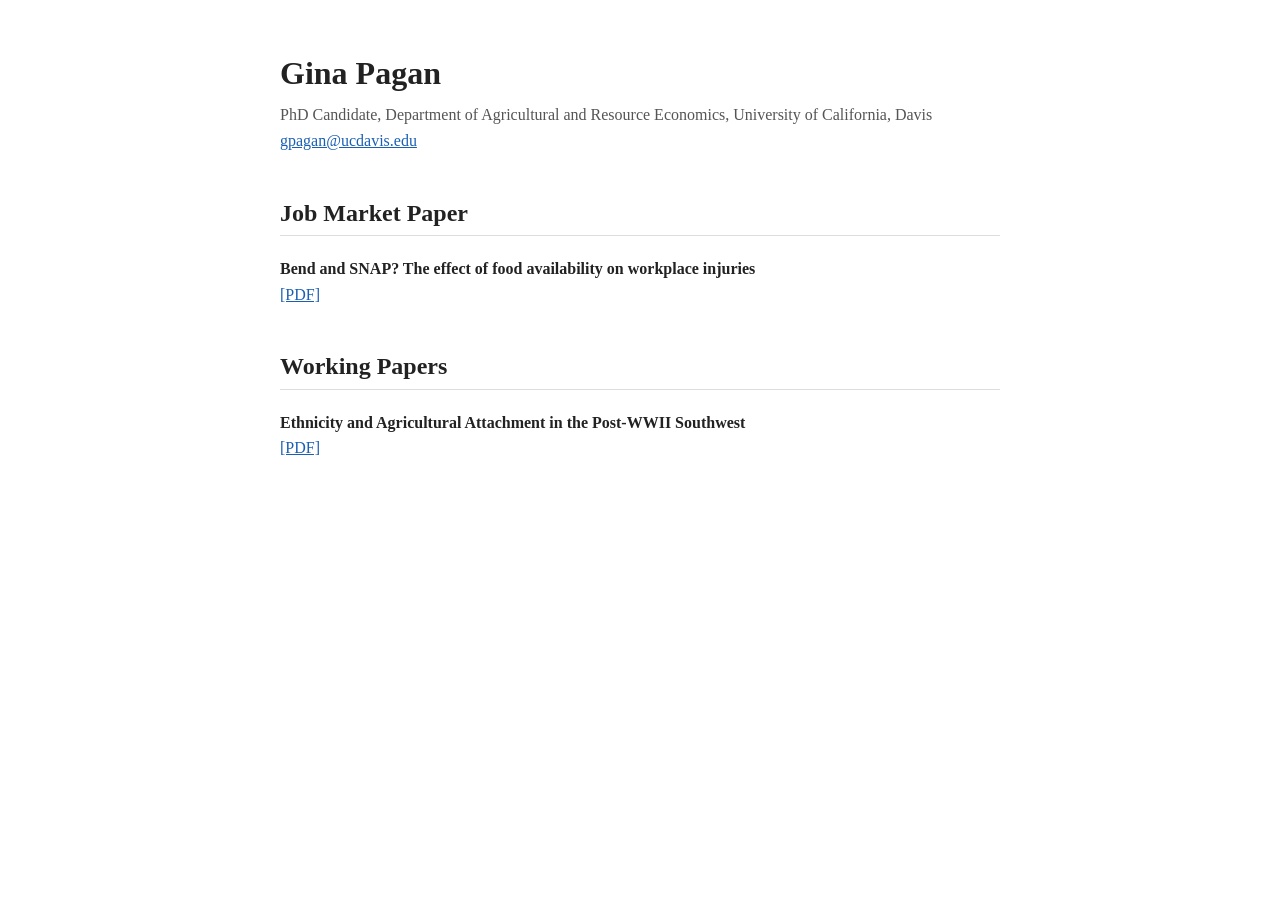
==== index.html @ cfc13004 "Personal site with paper PDFs" ====
<!doctype html>
<html lang="en">
<head>
  <meta charset="utf-8">
  <meta name="viewport" content="width=device-width, initial-scale=1">
  <title>Gina Pagan</title>
  <style>
    body { font-family: Georgia, serif; max-width: 720px; margin: 3rem auto; padding: 0 1rem; line-height: 1.6; color: #222; background: #fff; }
    h1 { margin-bottom: 0.2rem; }
    .sub { color: #555; margin-top: 0; }
    h2 { border-bottom: 1px solid #ddd; padding-bottom: 0.2rem; margin-top: 2.5rem; }
    .paper { margin-bottom: 1.5rem; }
    .paper-title { font-weight: bold; }
    a { color: #1a5fb4; }
  </style>
</head>
<body>
  <h1>Gina Pagan</h1>
  <p class="sub">PhD Candidate, Department of Agricultural and Resource Economics, University of California, Davis<br>
    <a href="mailto:gpagan@ucdavis.edu">gpagan@ucdavis.edu</a></p>

  <h2>Job Market Paper</h2>
  <div class="paper">
    <span class="paper-title">Bend and SNAP? The effect of food availability on workplace injuries</span><br>
    <a href="jmp.pdf">[PDF]</a>
  </div>

  <h2>Working Papers</h2>
  <div class="paper">
    <span class="paper-title">Ethnicity and Agricultural Attachment in the Post-WWII Southwest</span><br>
    <a href="ethnicity_attachment.pdf">[PDF]</a>
  </div>
</body>
</html>
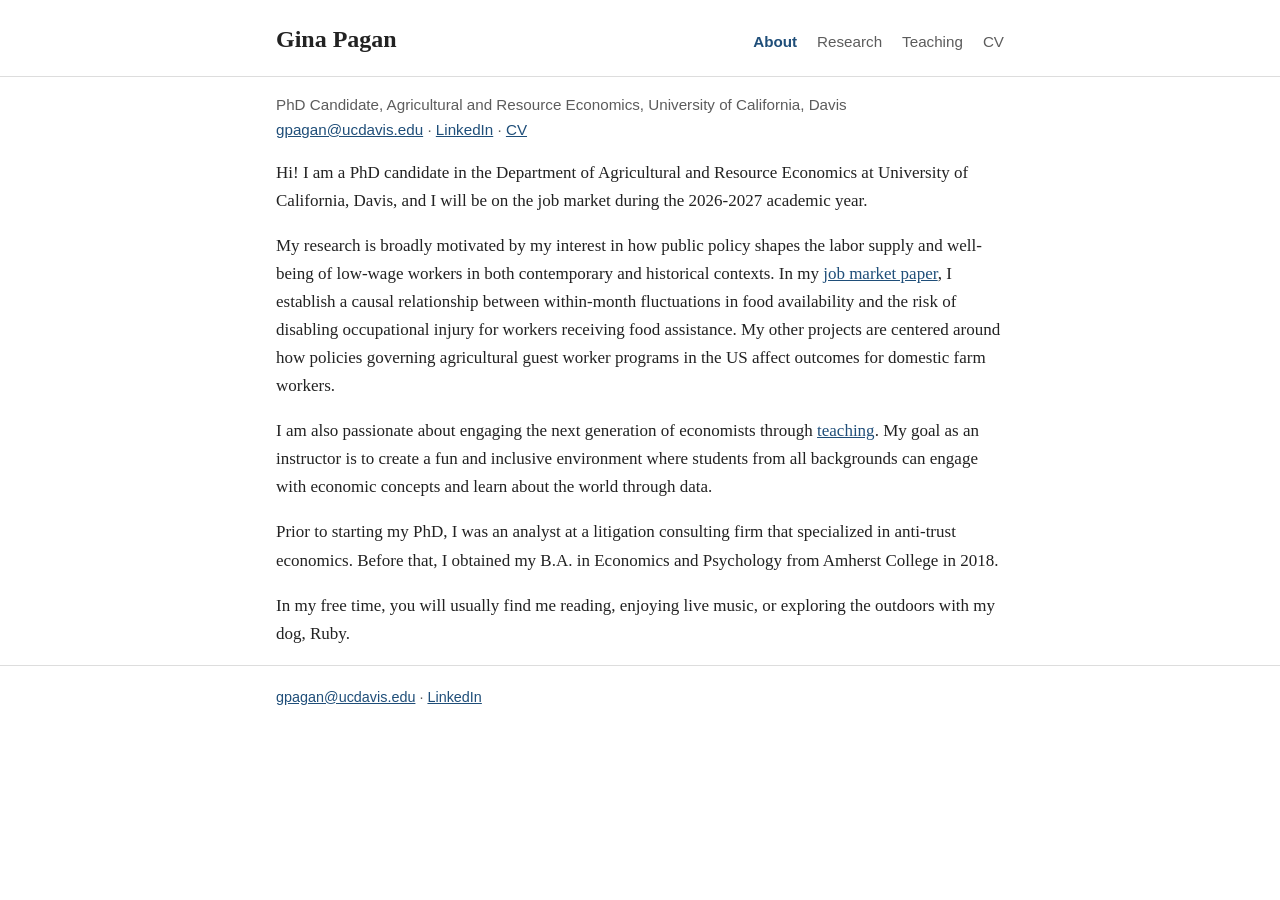
==== commit cf97f8be: "Full personal website: about, research, teaching, CV" ====
--- a/index.html
+++ b/index.html
@@ -4,31 +4,46 @@
   <meta charset="utf-8">
   <meta name="viewport" content="width=device-width, initial-scale=1">
   <title>Gina Pagan</title>
-  <style>
-    body { font-family: Georgia, serif; max-width: 720px; margin: 3rem auto; padding: 0 1rem; line-height: 1.6; color: #222; background: #fff; }
-    h1 { margin-bottom: 0.2rem; }
-    .sub { color: #555; margin-top: 0; }
-    h2 { border-bottom: 1px solid #ddd; padding-bottom: 0.2rem; margin-top: 2.5rem; }
-    .paper { margin-bottom: 1.5rem; }
-    .paper-title { font-weight: bold; }
-    a { color: #1a5fb4; }
-  </style>
+  <meta name="description" content="Gina Pagan, PhD candidate in Agricultural and Resource Economics at UC Davis.">
+  <link rel="stylesheet" href="style.css">
 </head>
 <body>
-  <h1>Gina Pagan</h1>
-  <p class="sub">PhD Candidate, Department of Agricultural and Resource Economics, University of California, Davis<br>
-    <a href="mailto:gpagan@ucdavis.edu">gpagan@ucdavis.edu</a></p>
+  <header>
+    <div class="wrap">
+      <a class="site-name" href="index.html">Gina Pagan</a>
+      <nav>
+        <a href="index.html" class="active">About</a>
+        <a href="research.html">Research</a>
+        <a href="teaching.html">Teaching</a>
+        <a href="cv.pdf">CV</a>
+      </nav>
+    </div>
+  </header>
 
-  <h2>Job Market Paper</h2>
-  <div class="paper">
-    <span class="paper-title">Bend and SNAP? The effect of food availability on workplace injuries</span><br>
-    <a href="jmp.pdf">[PDF]</a>
-  </div>
+  <main class="wrap">
+    <p class="contact">
+      PhD Candidate, Agricultural and Resource Economics, University of California, Davis<br>
+      <a href="mailto:gpagan@ucdavis.edu">gpagan@ucdavis.edu</a> ·
+      <a href="https://www.linkedin.com/in/gina-pagan-963895111/">LinkedIn</a> ·
+      <a href="cv.pdf">CV</a>
+    </p>
 
-  <h2>Working Papers</h2>
-  <div class="paper">
-    <span class="paper-title">Ethnicity and Agricultural Attachment in the Post-WWII Southwest</span><br>
-    <a href="ethnicity_attachment.pdf">[PDF]</a>
-  </div>
+    <p>Hi! I am a PhD candidate in the Department of Agricultural and Resource Economics at University of California, Davis, and I will be on the job market during the 2026-2027 academic year.</p>
+
+    <p>My research is broadly motivated by my interest in how public policy shapes the labor supply and well-being of low-wage workers in both contemporary and historical contexts. In my <a href="research.html">job market paper</a>, I establish a causal relationship between within-month fluctuations in food availability and the risk of disabling occupational injury for workers receiving food assistance. My other projects are centered around how policies governing agricultural guest worker programs in the US affect outcomes for domestic farm workers.</p>
+
+    <p>I am also passionate about engaging the next generation of economists through <a href="teaching.html">teaching</a>. My goal as an instructor is to create a fun and inclusive environment where students from all backgrounds can engage with economic concepts and learn about the world through data.</p>
+
+    <p>Prior to starting my PhD, I was an analyst at a litigation consulting firm that specialized in anti-trust economics. Before that, I obtained my B.A. in Economics and Psychology from Amherst College in 2018.</p>
+
+    <p>In my free time, you will usually find me reading, enjoying live music, or exploring the outdoors with my dog, Ruby.</p>
+  </main>
+
+  <footer>
+    <div class="wrap">
+      <a href="mailto:gpagan@ucdavis.edu">gpagan@ucdavis.edu</a> ·
+      <a href="https://www.linkedin.com/in/gina-pagan-963895111/">LinkedIn</a>
+    </div>
+  </footer>
 </body>
 </html>
--- a/style.css
+++ b/style.css
@@ -0,0 +1,103 @@
+:root {
+  --bg: #ffffff;
+  --text: #222222;
+  --muted: #5c5c5c;
+  --accent: #1f4e79;
+  --rule: #dddddd;
+  --quote-bg: #f5f7fa;
+}
+@media (prefers-color-scheme: dark) {
+  :root {
+    --bg: #16181c;
+    --text: #e6e6e6;
+    --muted: #a8a8a8;
+    --accent: #8cb8e8;
+    --rule: #33363c;
+    --quote-bg: #1f2227;
+  }
+}
+
+* { box-sizing: border-box; }
+body {
+  margin: 0;
+  background: var(--bg);
+  color: var(--text);
+  font-family: Georgia, "Times New Roman", serif;
+  font-size: 17px;
+  line-height: 1.65;
+}
+a { color: var(--accent); }
+
+header {
+  border-bottom: 1px solid var(--rule);
+}
+.wrap {
+  max-width: 760px;
+  margin: 0 auto;
+  padding: 0 16px;
+}
+header .wrap {
+  display: flex;
+  flex-wrap: wrap;
+  align-items: baseline;
+  justify-content: space-between;
+  gap: 0.5rem 1.5rem;
+  padding-top: 1.25rem;
+  padding-bottom: 1rem;
+}
+.site-name {
+  font-size: 1.5rem;
+  font-weight: bold;
+  color: var(--text);
+  text-decoration: none;
+}
+nav { display: flex; flex-wrap: wrap; gap: 0.25rem 1.25rem; }
+nav a {
+  font-family: -apple-system, "Helvetica Neue", Arial, sans-serif;
+  font-size: 0.95rem;
+  text-decoration: none;
+  color: var(--muted);
+}
+nav a:hover, nav a.active { color: var(--accent); }
+nav a.active { font-weight: 600; }
+
+main { padding-top: 1.5rem; padding-bottom: 3rem; }
+h1 { font-size: 1.6rem; margin: 0.5rem 0 1rem; }
+h2 {
+  font-size: 1.2rem;
+  margin: 2.25rem 0 1rem;
+  padding-bottom: 0.25rem;
+  border-bottom: 1px solid var(--rule);
+}
+
+.contact {
+  font-family: -apple-system, "Helvetica Neue", Arial, sans-serif;
+  font-size: 0.95rem;
+  color: var(--muted);
+}
+
+.paper { margin-bottom: 1.75rem; }
+.paper-title { font-weight: bold; }
+.meta { color: var(--muted); font-size: 0.95rem; }
+.links a { margin-right: 0.75rem; }
+details { margin-top: 0.35rem; }
+summary { cursor: pointer; color: var(--accent); font-size: 0.95rem; }
+details p { margin: 0.5rem 0 0; font-size: 0.97rem; }
+
+.course { margin-bottom: 1.4rem; }
+.course-title { font-weight: bold; }
+blockquote {
+  margin: 0.75rem 0;
+  padding: 0.6rem 1rem;
+  background: var(--quote-bg);
+  border-left: 3px solid var(--accent);
+  font-style: italic;
+}
+
+footer {
+  border-top: 1px solid var(--rule);
+  padding: 1.25rem 0 2rem;
+  font-family: -apple-system, "Helvetica Neue", Arial, sans-serif;
+  font-size: 0.9rem;
+  color: var(--muted);
+}
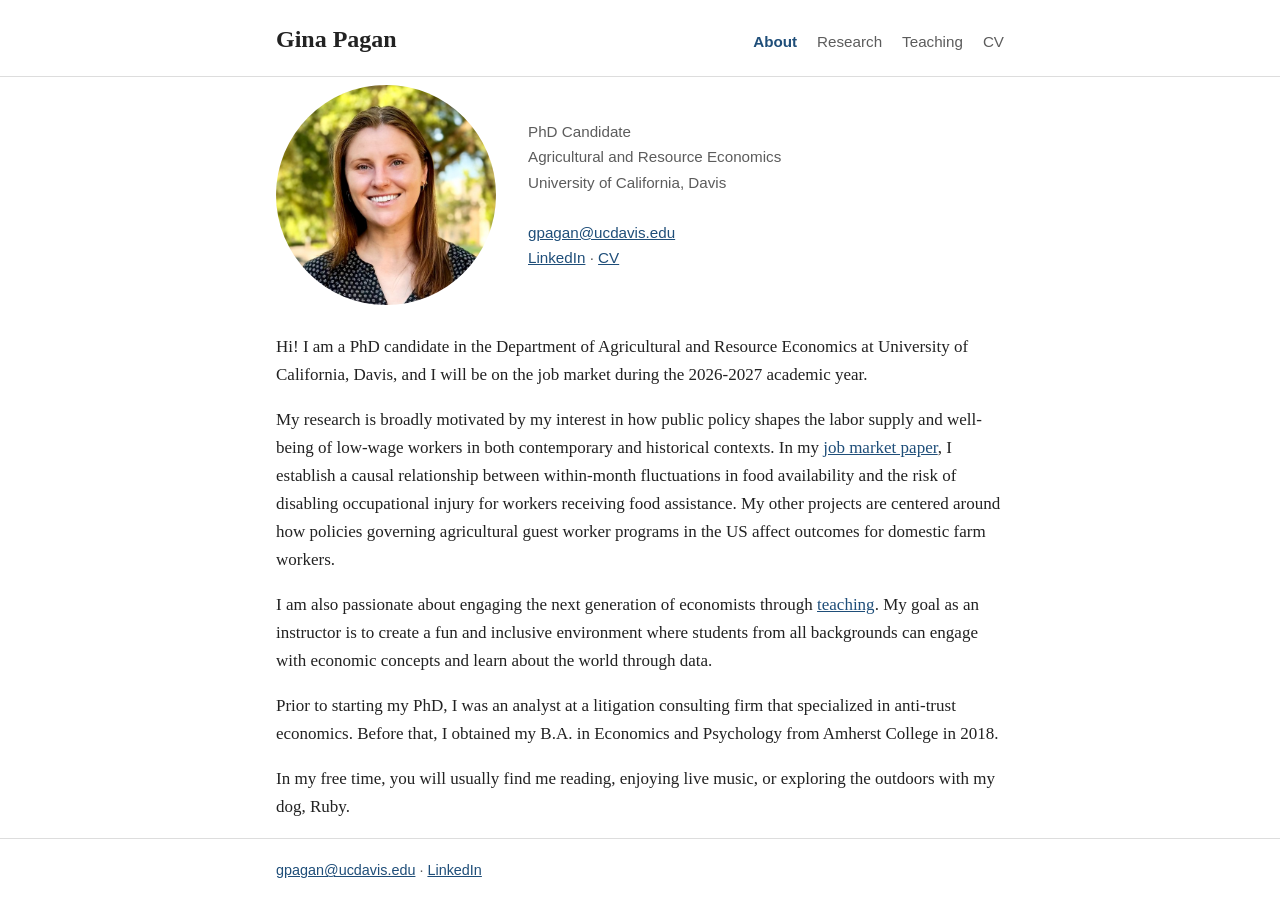
==== commit 97bbe2ef: "Add photo to About page" ====
--- a/index.html
+++ b/index.html
@@ -21,12 +21,17 @@
   </header>
 
   <main class="wrap">
-    <p class="contact">
-      PhD Candidate, Agricultural and Resource Economics, University of California, Davis<br>
-      <a href="mailto:gpagan@ucdavis.edu">gpagan@ucdavis.edu</a> ·
-      <a href="https://www.linkedin.com/in/gina-pagan-963895111/">LinkedIn</a> ·
-      <a href="cv.pdf">CV</a>
-    </p>
+    <div class="intro">
+      <img class="photo" src="photo.jpg" alt="Photo of Gina Pagan" width="220" height="220">
+      <p class="contact">
+        PhD Candidate<br>
+        Agricultural and Resource Economics<br>
+        University of California, Davis<br><br>
+        <a href="mailto:gpagan@ucdavis.edu">gpagan@ucdavis.edu</a><br>
+        <a href="https://www.linkedin.com/in/gina-pagan-963895111/">LinkedIn</a> ·
+        <a href="cv.pdf">CV</a>
+      </p>
+    </div>
 
     <p>Hi! I am a PhD candidate in the Department of Agricultural and Resource Economics at University of California, Davis, and I will be on the job market during the 2026-2027 academic year.</p>
 
--- a/style.css
+++ b/style.css
@@ -76,6 +76,22 @@
   color: var(--muted);
 }
 
+.intro {
+  display: flex;
+  flex-wrap: wrap;
+  align-items: center;
+  gap: 1.25rem 2rem;
+  margin: 0.5rem 0 1.75rem;
+}
+.intro .contact { margin: 0; }
+.photo {
+  width: 220px;
+  height: 220px;
+  border-radius: 50%;
+  object-fit: cover;
+  object-position: center;
+}
+
 .paper { margin-bottom: 1.75rem; }
 .paper-title { font-weight: bold; }
 .meta { color: var(--muted); font-size: 0.95rem; }
